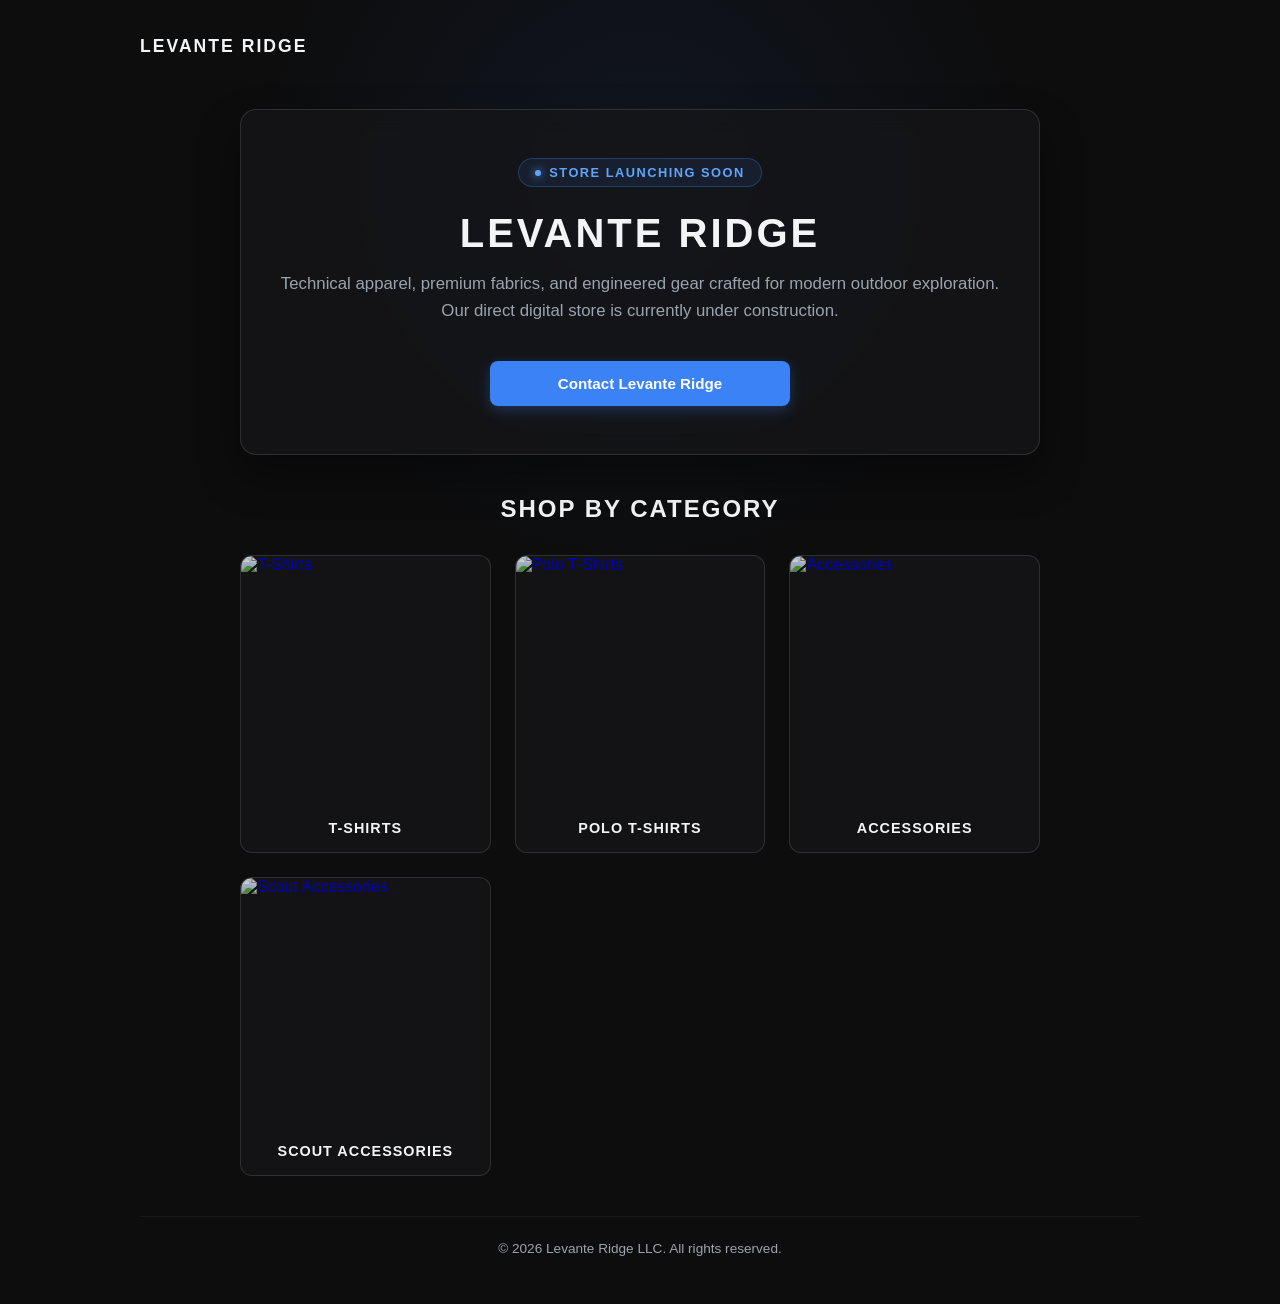
==== index.html @ 5f31a28a "Initial commit" ====
<!DOCTYPE html>
<html lang="en">
<head>
    <meta charset="UTF-8">
    <meta name="viewport" content="width=device-width, initial-scale=1.0">
    <title>Levante Ridge | Technical Apparel & Engineered Gear</title>
    <link rel="stylesheet" href="style.css">
</head>
<body>

    <header>
        <a href="index.html" class="brand-logo">Levante Ridge</a>
    </header>

    <main>
        <div class="hero-card">
            <div class="status-badge">
                <span class="status-dot"></span> Store Launching Soon
            </div>
            <h1>Levante Ridge</h1>
            <p class="description">
                Technical apparel, premium fabrics, and engineered gear crafted for modern outdoor exploration. Our direct digital store is currently under construction.
            </p>
            <a href="mailto:support@levanteridge.com" class="cta-button">Contact Levante Ridge</a>
        </div>

        <h2 style="text-align: center; margin-bottom: 32px; text-transform: uppercase; letter-spacing: 2px;">Shop by Category</h2>
        
        <div class="collections-grid">
            <a href="t-shirts.html" class="collection-card">
                <img src="https://images.unsplash.com/photo-1521572163474-6864f9cf17ab?auto=format&fit=crop&w=800&q=80" alt="T-Shirts" class="collection-image">
                <div class="collection-title">T-Shirts</div>
            </a>
            <a href="polo-t-shirts.html" class="collection-card">
                <img src="https://images.unsplash.com/photo-1586363104862-3a5e2ab60d99?auto=format&fit=crop&w=800&q=80" alt="Polo T-Shirts" class="collection-image">
                <div class="collection-title">Polo T-Shirts</div>
            </a>
            <a href="accessories.html" class="collection-card">
                <img src="https://images.unsplash.com/photo-1523275335684-37898b6baf30?auto=format&fit=crop&w=800&q=80" alt="Accessories" class="collection-image">
                <div class="collection-title">Accessories</div>
            </a>
            <a href="scout-accessories.html" class="collection-card">
                <img src="https://images.unsplash.com/photo-1533659011400-ee82527df9f3?auto=format&fit=crop&w=800&q=80" alt="Scout Accessories" class="collection-image">
                <div class="collection-title">Scout Accessories</div>
            </a>
        </div>
    </main>

    <footer>
        &copy; 2026 Levante Ridge LLC. All rights reserved.
    </footer>

</body>
</html>
---- style.css ----
:root {
    --bg-color: #0d0d0e;
    --card-bg: rgba(22, 22, 24, 0.75);
    --border-color: rgba(255, 255, 255, 0.12);
    --accent-color: #3b82f6;
    --accent-hover: #2563eb;
    --text-primary: #f3f4f6;
    --text-secondary: #9ca3af;
}

* {
    box-sizing: border-box;
    margin: 0;
    padding: 0;
}

body {
    font-family: -apple-system, BlinkMacSystemFont, "Segoe UI", Roboto, Helvetica, Arial, sans-serif;
    background-color: var(--bg-color);
    color: var(--text-primary);
    min-height: 100vh;
    display: flex;
    flex-direction: column;
    justify-content: space-between;
    align-items: center;
    padding: 24px;
    background-image: 
        radial-gradient(circle at 50% 20%, rgba(59, 130, 246, 0.08), transparent 40%),
        linear-gradient(to bottom, rgba(13, 13, 14, 0.85), rgba(13, 13, 14, 0.95));
    background-attachment: fixed;
}

header {
    width: 100%;
    max-width: 1000px;
    display: flex;
    justify-content: space-between;
    align-items: center;
    padding: 12px 0;
}

.brand-logo {
    font-size: 1.1rem;
    font-weight: 700;
    letter-spacing: 2px;
    text-transform: uppercase;
    color: var(--text-primary);
    text-decoration: none;
}

main {
    width: 100%;
    max-width: 800px;
    margin: 40px 0;
}

.hero-card {
    background: var(--card-bg);
    border: 1px solid var(--border-color);
    backdrop-filter: blur(12px);
    -webkit-backdrop-filter: blur(12px);
    border-radius: 16px;
    padding: 48px 36px;
    text-align: center;
    box-shadow: 0 20px 40px rgba(0, 0, 0, 0.4);
    margin-bottom: 40px;
}

.status-badge {
    display: inline-flex;
    align-items: center;
    gap: 8px;
    background: rgba(59, 130, 246, 0.1);
    border: 1px solid rgba(59, 130, 246, 0.3);
    color: #60a5fa;
    padding: 6px 16px;
    border-radius: 20px;
    font-size: 0.8rem;
    font-weight: 600;
    letter-spacing: 1.5px;
    text-transform: uppercase;
    margin-bottom: 24px;
}

.status-dot {
    width: 6px;
    height: 6px;
    background-color: #60a5fa;
    border-radius: 50%;
    box-shadow: 0 0 8px #60a5fa;
}

h1 {
    font-size: 2.5rem;
    font-weight: 800;
    letter-spacing: 3px;
    text-transform: uppercase;
    margin-bottom: 16px;
    line-height: 1.1;
}

p.description {
    font-size: 1.05rem;
    color: var(--text-secondary);
    line-height: 1.6;
    margin-bottom: 36px;
}

.cta-button {
    display: inline-block;
    width: 100%;
    max-width: 300px;
    background-color: var(--accent-color);
    color: #ffffff;
    font-weight: 600;
    font-size: 0.95rem;
    padding: 14px 28px;
    border-radius: 8px;
    text-decoration: none;
    transition: background-color 0.2s ease, transform 0.1s ease;
    box-shadow: 0 4px 14px rgba(59, 130, 246, 0.3);
}

.cta-button:hover {
    background-color: var(--accent-hover);
    transform: translateY(-1px);
}

/* Collections Grid */
.collections-grid {
    display: grid;
    grid-template-columns: repeat(auto-fit, minmax(200px, 1fr));
    gap: 24px;
    width: 100%;
}

.collection-card {
    background: var(--card-bg);
    border: 1px solid var(--border-color);
    border-radius: 12px;
    overflow: hidden;
    text-decoration: none;
    transition: transform 0.2s ease, border-color 0.2s ease;
}

.collection-card:hover {
    transform: translateY(-4px);
    border-color: var(--accent-color);
}

.collection-image {
    width: 100%;
    aspect-ratio: 1 / 1;
    object-fit: cover;
    display: block;
    filter: brightness(0.8);
    transition: filter 0.2s ease;
}

.collection-card:hover .collection-image {
    filter: brightness(1);
}

.collection-title {
    padding: 16px;
    font-weight: 600;
    text-align: center;
    color: var(--text-primary);
    text-transform: uppercase;
    letter-spacing: 1px;
    font-size: 0.9rem;
}

/* Product Gallery */
.product-grid {
    display: grid;
    grid-template-columns: repeat(auto-fit, minmax(200px, 1fr));
    gap: 20px;
    margin-top: 30px;
}

.product-image {
    width: 100%;
    aspect-ratio: 1 / 1;
    object-fit: cover;
    border-radius: 8px;
    border: 1px solid var(--border-color);
}

.back-link {
    display: inline-block;
    color: var(--accent-color);
    text-decoration: none;
    margin-bottom: 20px;
    font-weight: 500;
}

.back-link:hover {
    text-decoration: underline;
}

footer {
    width: 100%;
    max-width: 1000px;
    text-align: center;
    padding: 24px 0;
    color: var(--text-secondary);
    font-size: 0.85rem;
    border-top: 1px solid rgba(255, 255, 255, 0.05);
}

@media (max-width: 480px) {
    .hero-card {
        padding: 32px 20px;
    }
    h1 {
        font-size: 1.8rem;
    }
}
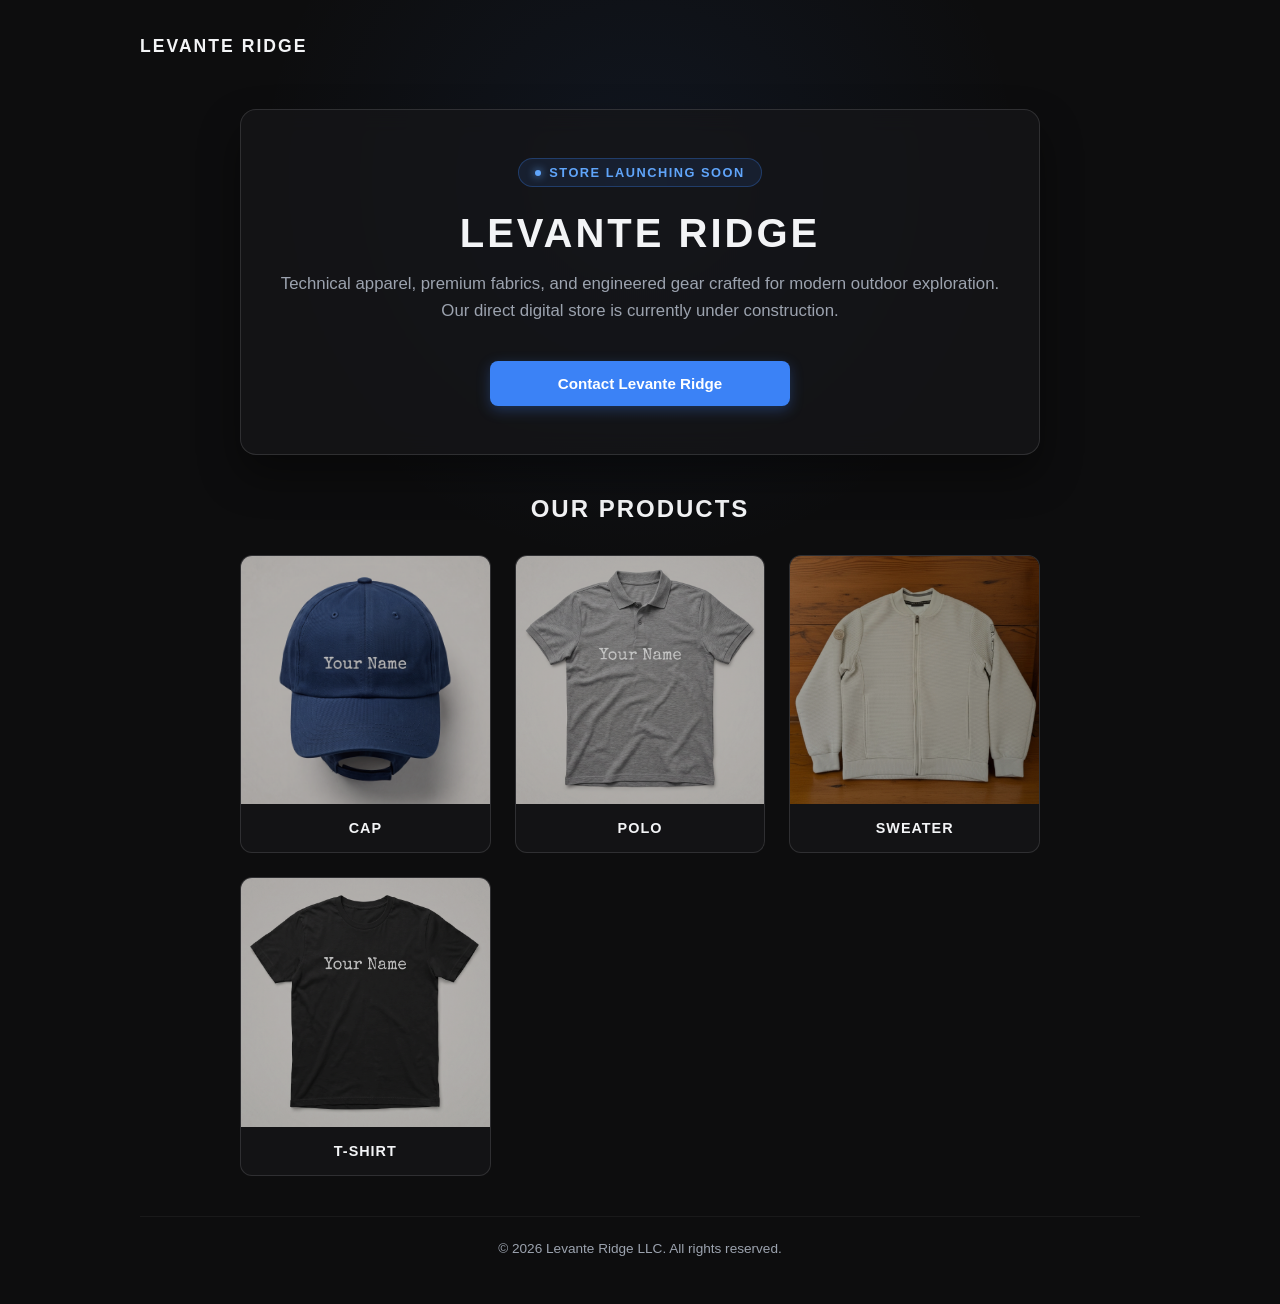
==== commit ae62d1c8: "Simplify store layout to direct mail inquiry products and remove obsolete subpages" ====
--- a/index.html
+++ b/index.html
@@ -24,24 +24,24 @@
             <a href="mailto:support@levanteridge.com" class="cta-button">Contact Levante Ridge</a>
         </div>
 
-        <h2 style="text-align: center; margin-bottom: 32px; text-transform: uppercase; letter-spacing: 2px;">Shop by Category</h2>
+        <h2 style="text-align: center; margin-bottom: 32px; text-transform: uppercase; letter-spacing: 2px;">Our Products</h2>
         
         <div class="collections-grid">
-            <a href="t-shirts.html" class="collection-card">
-                <img src="https://images.unsplash.com/photo-1521572163474-6864f9cf17ab?auto=format&fit=crop&w=800&q=80" alt="T-Shirts" class="collection-image">
-                <div class="collection-title">T-Shirts</div>
+            <a href="mailto:sales@levanteridge.com?subject=that%20product" class="collection-card">
+                <img src="Pictures/Cap.png" alt="Cap" class="collection-image">
+                <div class="collection-title">Cap</div>
             </a>
-            <a href="polo-t-shirts.html" class="collection-card">
-                <img src="https://images.unsplash.com/photo-1586363104862-3a5e2ab60d99?auto=format&fit=crop&w=800&q=80" alt="Polo T-Shirts" class="collection-image">
-                <div class="collection-title">Polo T-Shirts</div>
+            <a href="mailto:sales@levanteridge.com?subject=that%20product" class="collection-card">
+                <img src="Pictures/Polo.png" alt="Polo" class="collection-image">
+                <div class="collection-title">Polo</div>
             </a>
-            <a href="accessories.html" class="collection-card">
-                <img src="https://images.unsplash.com/photo-1523275335684-37898b6baf30?auto=format&fit=crop&w=800&q=80" alt="Accessories" class="collection-image">
-                <div class="collection-title">Accessories</div>
+            <a href="mailto:sales@levanteridge.com?subject=that%20product" class="collection-card">
+                <img src="Pictures/Sweater.jpg" alt="Sweater" class="collection-image">
+                <div class="collection-title">Sweater</div>
             </a>
-            <a href="scout-accessories.html" class="collection-card">
-                <img src="https://images.unsplash.com/photo-1533659011400-ee82527df9f3?auto=format&fit=crop&w=800&q=80" alt="Scout Accessories" class="collection-image">
-                <div class="collection-title">Scout Accessories</div>
+            <a href="mailto:sales@levanteridge.com?subject=that%20product" class="collection-card">
+                <img src="Pictures/Tshirt.png" alt="T-Shirt" class="collection-image">
+                <div class="collection-title">T-Shirt</div>
             </a>
         </div>
     </main>
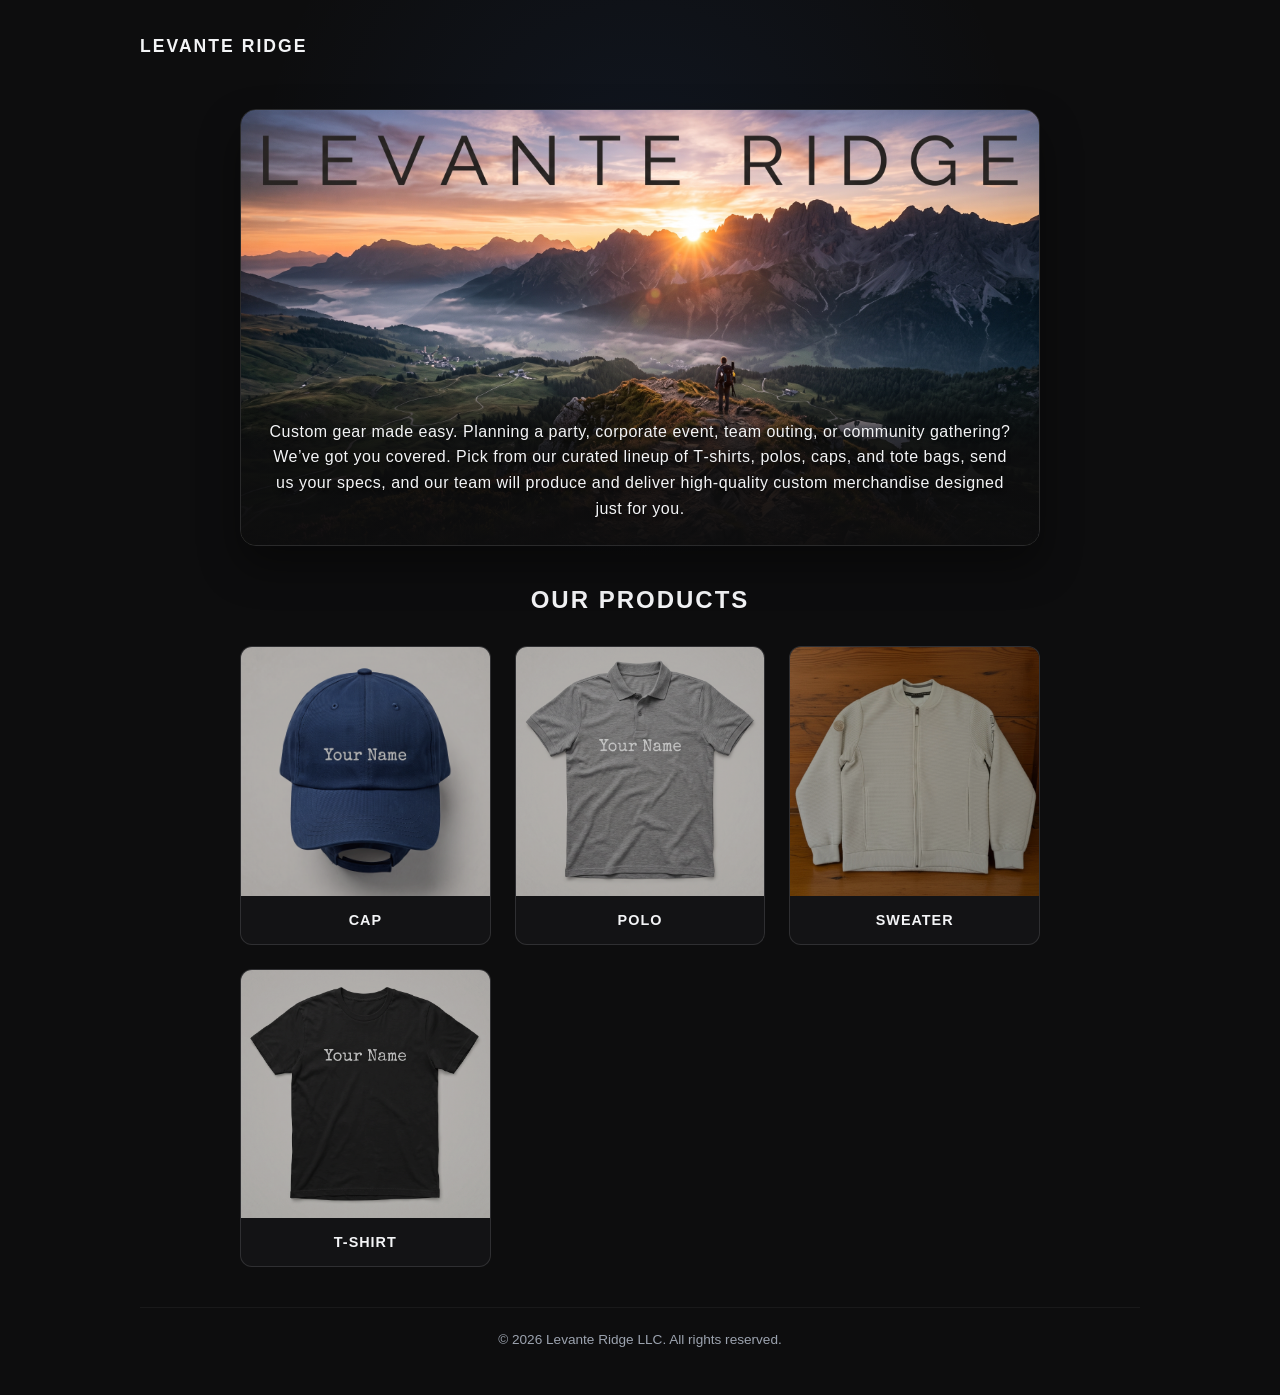
==== commit f43be42f: "Replace under-construction hero card with interactive hero banner using Levante Ridge image and cust" ====
--- a/index.html
+++ b/index.html
@@ -13,33 +13,29 @@
     </header>
 
     <main>
-        <div class="hero-card">
-            <div class="status-badge">
-                <span class="status-dot"></span> Store Launching Soon
+        <div class="hero-banner">
+            <img src="Pictures/Levante%20Ridge.png" alt="Levante Ridge" class="banner-image">
+            <div class="banner-text">
+                Custom gear made easy. Planning a party, corporate event, team outing, or community gathering? We’ve got you covered. Pick from our curated lineup of T‑shirts, polos, caps, and tote bags, send us your specs, and our team will produce and deliver high‑quality custom merchandise designed just for you.
             </div>
-            <h1>Levante Ridge</h1>
-            <p class="description">
-                Technical apparel, premium fabrics, and engineered gear crafted for modern outdoor exploration. Our direct digital store is currently under construction.
-            </p>
-            <a href="mailto:support@levanteridge.com" class="cta-button">Contact Levante Ridge</a>
         </div>
 
         <h2 style="text-align: center; margin-bottom: 32px; text-transform: uppercase; letter-spacing: 2px;">Our Products</h2>
         
         <div class="collections-grid">
-            <a href="mailto:sales@levanteridge.com?subject=that%20product" class="collection-card">
+            <a href="mailto:sales@levanteridge.com?subject=Enquiry%20About%20Cap" class="collection-card">
                 <img src="Pictures/Cap.png" alt="Cap" class="collection-image">
                 <div class="collection-title">Cap</div>
             </a>
-            <a href="mailto:sales@levanteridge.com?subject=that%20product" class="collection-card">
+            <a href="mailto:sales@levanteridge.com?subject=Enquiry%20About%20Polo" class="collection-card">
                 <img src="Pictures/Polo.png" alt="Polo" class="collection-image">
                 <div class="collection-title">Polo</div>
             </a>
-            <a href="mailto:sales@levanteridge.com?subject=that%20product" class="collection-card">
+            <a href="mailto:sales@levanteridge.com?subject=Enquiry%20About%20Sweater" class="collection-card">
                 <img src="Pictures/Sweater.jpg" alt="Sweater" class="collection-image">
                 <div class="collection-title">Sweater</div>
             </a>
-            <a href="mailto:sales@levanteridge.com?subject=that%20product" class="collection-card">
+            <a href="mailto:sales@levanteridge.com?subject=Enquiry%20About%20T-Shirt" class="collection-card">
                 <img src="Pictures/Tshirt.png" alt="T-Shirt" class="collection-image">
                 <div class="collection-title">T-Shirt</div>
             </a>
--- a/style.css
+++ b/style.css
@@ -54,16 +54,39 @@
     margin: 40px 0;
 }
 
-.hero-card {
-    background: var(--card-bg);
+/* Hero Banner */
+.hero-banner {
+    position: relative;
+    width: 100%;
+    border-radius: 16px;
+    overflow: hidden;
     border: 1px solid var(--border-color);
-    backdrop-filter: blur(12px);
-    -webkit-backdrop-filter: blur(12px);
-    border-radius: 16px;
-    padding: 48px 36px;
-    text-align: center;
     box-shadow: 0 20px 40px rgba(0, 0, 0, 0.4);
     margin-bottom: 40px;
+}
+
+.banner-image {
+    width: 100%;
+    max-height: 480px;
+    object-fit: cover;
+    object-position: center;
+    display: block;
+}
+
+.banner-text {
+    position: absolute;
+    bottom: 0;
+    left: 0;
+    right: 0;
+    background: linear-gradient(to top, rgba(13, 13, 14, 0.98) 0%, rgba(13, 13, 14, 0.85) 60%, rgba(13, 13, 14, 0.4) 85%, transparent 100%);
+    padding: 32px 28px 24px;
+    color: var(--text-primary);
+    font-size: 1rem;
+    line-height: 1.6;
+    text-align: center;
+    font-weight: 400;
+    letter-spacing: 0.5px;
+    text-shadow: 0 2px 4px rgba(0, 0, 0, 0.8);
 }
 
 .status-badge {
@@ -209,10 +232,17 @@
     border-top: 1px solid rgba(255, 255, 255, 0.05);
 }
 
+@media (max-width: 768px) {
+    .banner-text {
+        position: relative;
+        background: var(--card-bg);
+        padding: 24px 20px;
+        font-size: 0.95rem;
+        text-shadow: none;
+    }
+}
+
 @media (max-width: 480px) {
-    .hero-card {
-        padding: 32px 20px;
-    }
     h1 {
         font-size: 1.8rem;
     }
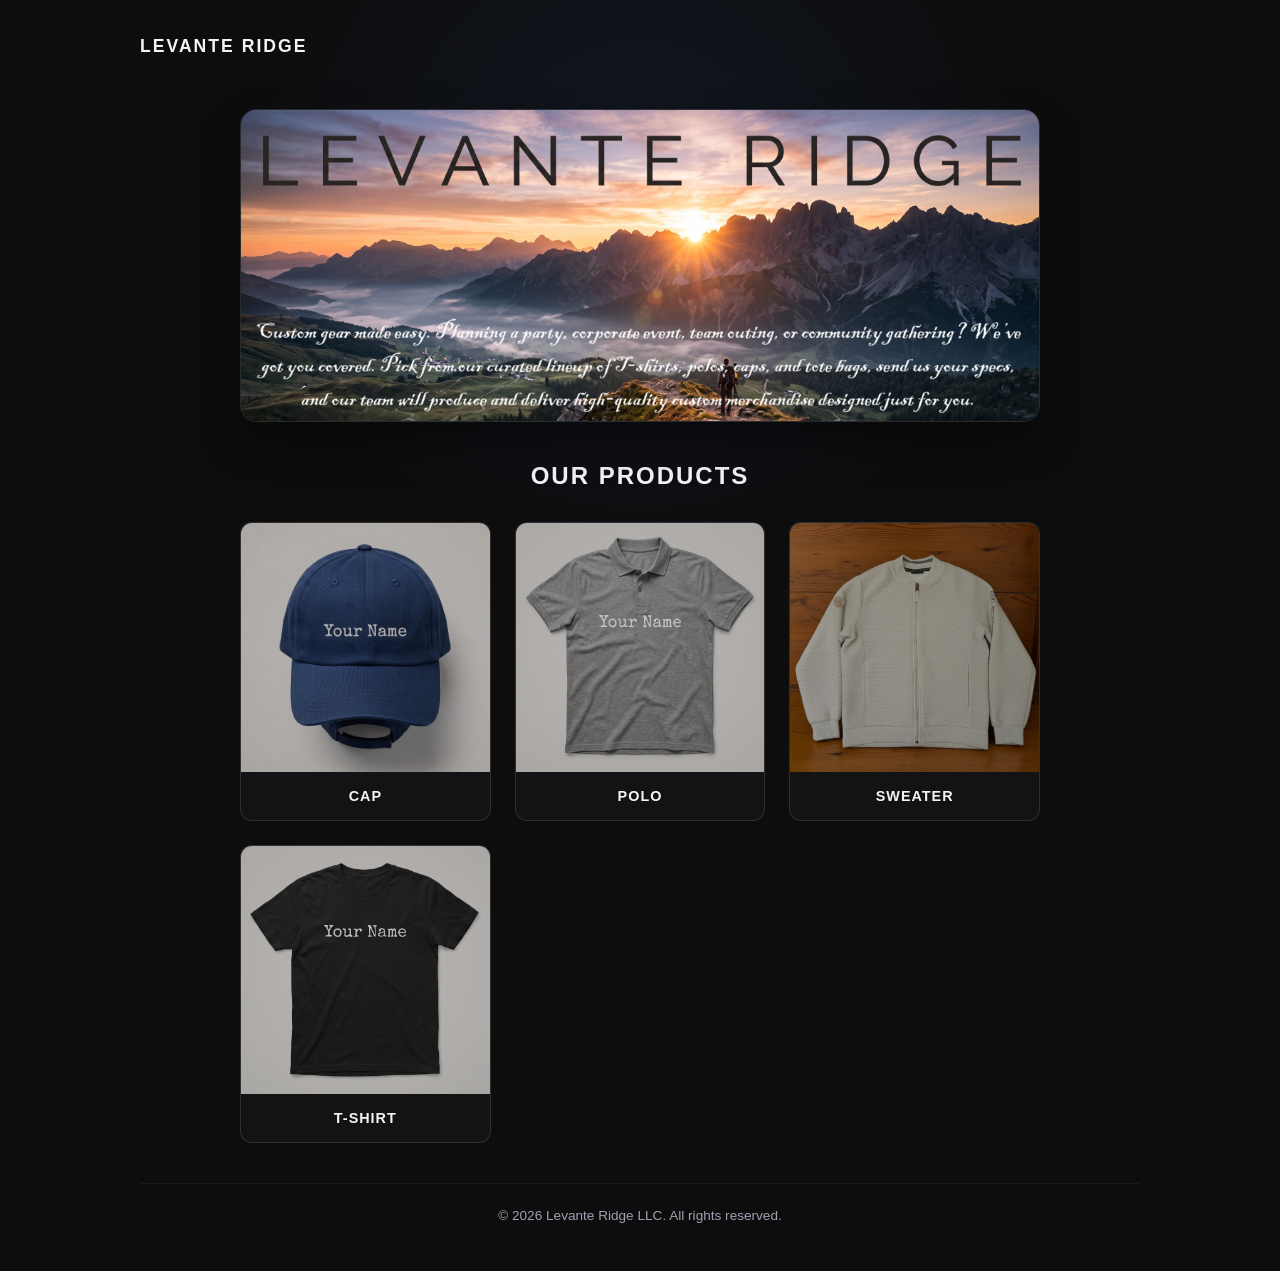
==== commit 726d556d: "Use updated Levante Ridge banner image and remove HTML overlay text" ====
--- a/index.html
+++ b/index.html
@@ -15,9 +15,6 @@
     <main>
         <div class="hero-banner">
             <img src="Pictures/Levante%20Ridge.png" alt="Levante Ridge" class="banner-image">
-            <div class="banner-text">
-                Custom gear made easy. Planning a party, corporate event, team outing, or community gathering? We’ve got you covered. Pick from our curated lineup of T‑shirts, polos, caps, and tote bags, send us your specs, and our team will produce and deliver high‑quality custom merchandise designed just for you.
-            </div>
         </div>
 
         <h2 style="text-align: center; margin-bottom: 32px; text-transform: uppercase; letter-spacing: 2px;">Our Products</h2>
--- a/style.css
+++ b/style.css
@@ -67,9 +67,7 @@
 
 .banner-image {
     width: 100%;
-    max-height: 480px;
-    object-fit: cover;
-    object-position: center;
+    height: auto;
     display: block;
 }
 
